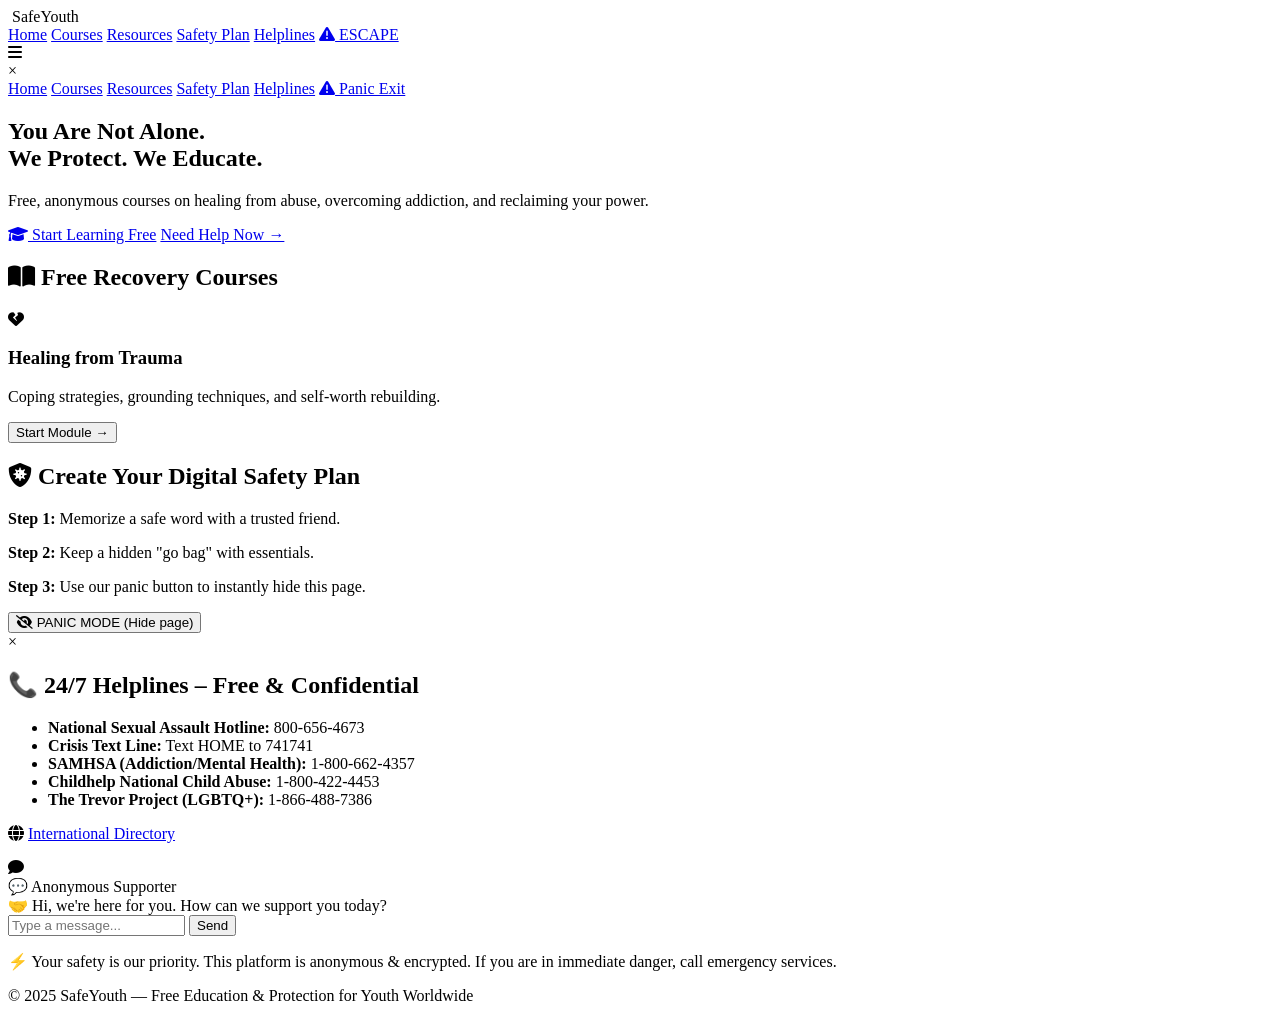
==== index.html @ 35667926 "Create index.html" ====
<!DOCTYPE html>
<html lang="en">
<head>
    <meta charset="UTF-8">
    <meta name="viewport" content="width=device-width, initial-scale=1.0, viewport-fit=cover">
    <title>SafeYouth | Home – Protection & Free Education</title>
    <meta name="description" content="Anonymous help, free courses, and resources for youth facing abuse, assault, or addiction. Your safe space online.">
    <meta name="theme-color" content="#0a0a1a">
    <!-- External CSS -->
    <link rel="stylesheet" href="css/style.css">
    <!-- Swiper CSS -->
    <link rel="stylesheet" href="https://cdn.jsdelivr.net/npm/swiper@11/swiper-bundle.min.css" />
    <!-- Font Awesome -->
    <link rel="stylesheet" href="https://cdnjs.cloudflare.com/ajax/libs/font-awesome/6.0.0-beta3/css/all.min.css">
    <!-- Google Fonts -->
    <link href="https://fonts.googleapis.com/css2?family=Plus+Jakarta+Sans:wght@300;400;500;600;700;800&display=swap" rel="stylesheet">
</head>
<body>

<!-- Fixed Navigation -->
<div class="navbar">
    <div class="nav-container">
        <div class="logo"><i class="fas fa-shield-heart"></i> SafeYouth</div>
        <div class="nav-links">
            <a href="index.html" class="active">Home</a>
            <a href="pages/courses.html">Courses</a>
            <a href="pages/resources.html">Resources</a>
            <a href="#safety">Safety Plan</a>
            <a href="#" id="openModalBtn">Helplines</a>
            <a href="#" class="panic-btn-nav" id="panicBtnHeader"><i class="fas fa-exclamation-triangle"></i> ESCAPE</a>
        </div>
        <div class="menu-toggle" id="menuToggle">
            <i class="fas fa-bars"></i>
        </div>
    </div>
</div>

<!-- Mobile Sidebar -->
<div class="mobile-sidebar" id="mobileSidebar">
    <div class="close-sidebar" id="closeSidebar">&times;</div>
    <a href="index.html">Home</a>
    <a href="pages/courses.html">Courses</a>
    <a href="pages/resources.html">Resources</a>
    <a href="#safety">Safety Plan</a>
    <a href="#" id="openModalBtnMobile">Helplines</a>
    <a href="#" id="panicBtnMobile"><i class="fas fa-exclamation-triangle"></i> Panic Exit</a>
</div>
<div class="overlay" id="overlay"></div>

<!-- Hero Section -->
<section class="hero" id="home">
    <div class="hero-content">
        <h1>You Are Not Alone.<br>We Protect. We Educate.</h1>
        <p>Free, anonymous courses on healing from abuse, overcoming addiction, and reclaiming your power.</p>
        <div class="btn-group">
            <a href="pages/courses.html" class="btn-primary"><i class="fas fa-graduation-cap"></i> Start Learning Free</a>
            <a href="#" id="emergencyBtn" class="btn-outline">Need Help Now →</a>
        </div>
    </div>
</section>

<!-- Courses Preview Section with Swiper -->
<section id="courses-preview">
    <div class="container">
        <h2 class="section-title"><i class="fas fa-book-open"></i> Free Recovery Courses</h2>
        <div class="swiper mySwiper">
            <div class="swiper-wrapper">
                <div class="swiper-slide">
                    <i class="fas fa-heart-broken course-icon"></i>
                    <h3>Healing from Trauma</h3>
                    <p>Coping strategies, grounding techniques, and self-worth rebuilding.</p>
                    <button class="course-btn" onclick="location.href='pages/courses.html#trauma'">Start Module →</button>
                </div>
                <div class="swiper-slide">
                    <i class="fas fa-shield-alt course-icon"></i>
                    <h3>Personal Safety & Boundaries</h3>
                    <p>Identify red flags, create safety plans, build assertiveness.</p>
                    <button class="course-btn" onclick="location.href='pages/courses.html#safety'">Start Module →</button>
                </div>
                <div class="swiper-slide">
                    <i class="fas fa-hand-holding-heart course-icon"></i>
                    <h3>Overcoming Addiction</h3>
                    <p>Understand triggers, resilience, and support groups.</p>
                    <button class="course-btn" onclick="location.href='pages/courses.html#addiction'">Start Module →</button>
                </div>
                <div class="swiper-slide">
                    <i class="fas fa-brain course-icon"></i>
                    <h3>Mindfulness & Self-Regulation</h3>
                    <p>Reduce anxiety and flashbacks with practical tools.</p>
                    <button class="course-btn" onclick="location.href='pages/courses.html#mindfulness'">Start Module →</button>
                </div>
            </div>
            <div class="swiper-pagination"></div>
        </div>
    </div>
</section>

<!-- Safety Plan Section (on homepage) -->
<section id="safety">
    <div class="container">
        <h2 class="section-title"><i class="fas fa-shield-virus"></i> Create Your Digital Safety Plan</h2>
        <div class="safety-card">
            <p><strong>Step 1:</strong> Memorize a safe word with a trusted friend.</p>
            <p><strong>Step 2:</strong> Keep a hidden "go bag" with essentials.</p>
            <p><strong>Step 3:</strong> Use our panic button to instantly hide this page.</p>
            <button id="panicSafetyBtn" class="panic-btn-large"><i class="fas fa-eye-slash"></i> PANIC MODE (Hide page)</button>
        </div>
    </div>
</section>

<!-- Modal for Helplines -->
<div id="helplineModal" class="modal">
    <div class="modal-content">
        <span class="close-modal" id="closeModalBtn">&times;</span>
        <h2>📞 24/7 Helplines – Free & Confidential</h2>
        <ul>
            <li><strong>National Sexual Assault Hotline:</strong> 800-656-4673</li>
            <li><strong>Crisis Text Line:</strong> Text HOME to 741741</li>
            <li><strong>SAMHSA (Addiction/Mental Health):</strong> 1-800-662-4357</li>
            <li><strong>Childhelp National Child Abuse:</strong> 1-800-422-4453</li>
            <li><strong>The Trevor Project (LGBTQ+):</strong> 1-866-488-7386</li>
        </ul>
        <p><i class="fas fa-globe"></i> <a href="https://www.childhelplineinternational.org" target="_blank">International Directory</a></p>
    </div>
</div>

<!-- Anonymous Chat Widget -->
<div class="chat-widget">
    <div class="chat-bubble" id="chatBubble">
        <i class="fas fa-comment"></i>
    </div>
    <div class="chat-window" id="chatWindow">
        <div class="chat-header">💬 Anonymous Supporter</div>
        <div class="chat-messages" id="chatMessages">
            <div class="bot-msg">🤝 Hi, we're here for you. How can we support you today?</div>
        </div>
        <div class="chat-input-area">
            <input type="text" id="chatInput" placeholder="Type a message...">
            <button id="sendChatBtn">Send</button>
        </div>
    </div>
</div>

<footer>
    <p>⚡ Your safety is our priority. This platform is anonymous & encrypted. If you are in immediate danger, call emergency services.</p>
    <p>© 2025 SafeYouth — Free Education & Protection for Youth Worldwide</p>
</footer>

<!-- Scripts -->
<script src="https://cdn.jsdelivr.net/npm/swiper@11/swiper-bundle.min.js"></script>
<script src="js/swiper-init.js"></script>
<script src="js/main.js"></script>
</body>
</html>
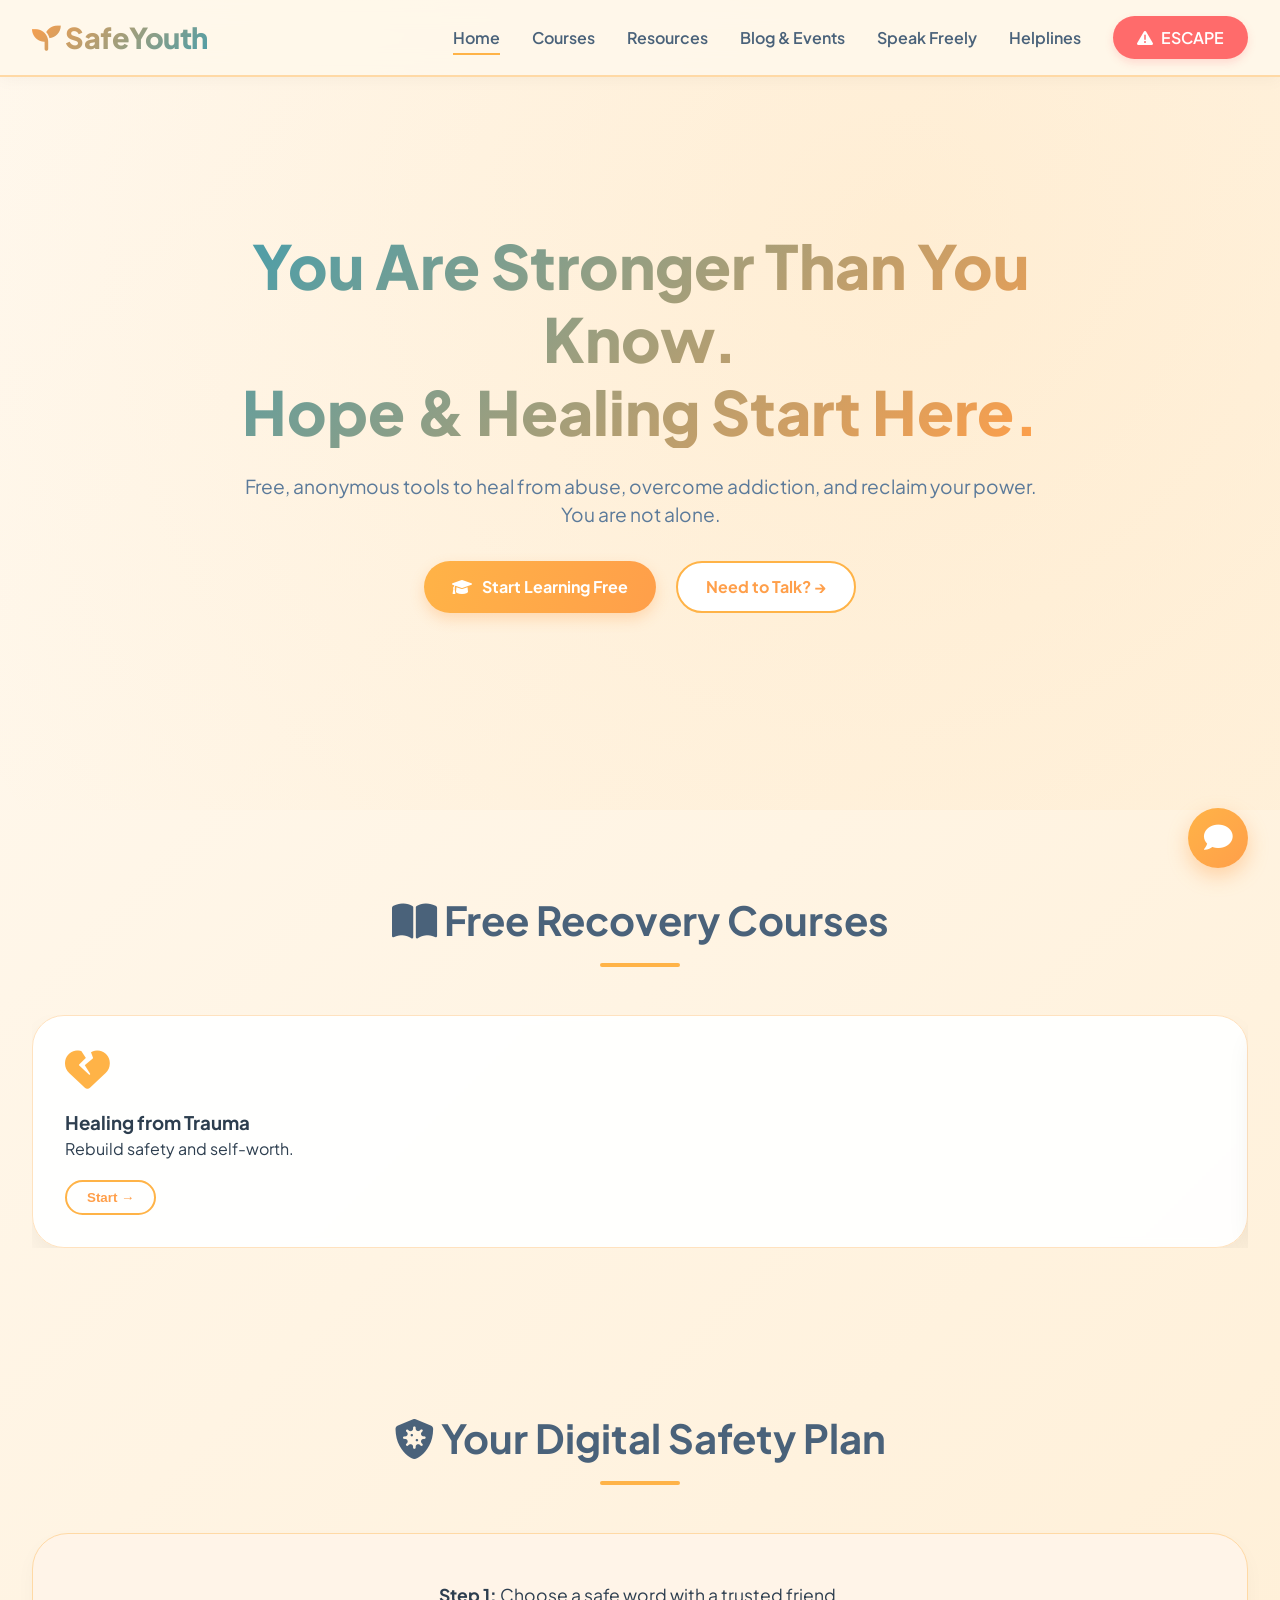
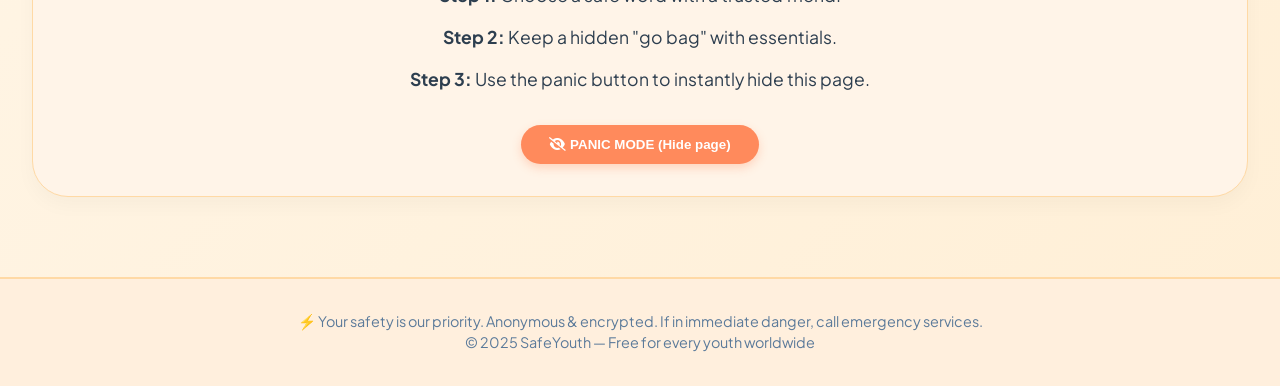
==== commit 3f796480: "Update index.html" ====
--- a/index.html
+++ b/index.html
@@ -3,152 +3,111 @@
 <head>
     <meta charset="UTF-8">
     <meta name="viewport" content="width=device-width, initial-scale=1.0, viewport-fit=cover">
-    <title>SafeYouth | Home – Protection & Free Education</title>
-    <meta name="description" content="Anonymous help, free courses, and resources for youth facing abuse, assault, or addiction. Your safe space online.">
-    <meta name="theme-color" content="#0a0a1a">
-    <!-- External CSS -->
+    <title>SafeYouth | Hope & Healing for Youth</title>
+    <meta name="description" content="Free, anonymous courses on trauma, addiction, and safety. Get help, learn, and heal.">
     <link rel="stylesheet" href="css/style.css">
-    <!-- Swiper CSS -->
     <link rel="stylesheet" href="https://cdn.jsdelivr.net/npm/swiper@11/swiper-bundle.min.css" />
-    <!-- Font Awesome -->
     <link rel="stylesheet" href="https://cdnjs.cloudflare.com/ajax/libs/font-awesome/6.0.0-beta3/css/all.min.css">
-    <!-- Google Fonts -->
     <link href="https://fonts.googleapis.com/css2?family=Plus+Jakarta+Sans:wght@300;400;500;600;700;800&display=swap" rel="stylesheet">
 </head>
 <body>
 
-<!-- Fixed Navigation -->
 <div class="navbar">
     <div class="nav-container">
-        <div class="logo"><i class="fas fa-shield-heart"></i> SafeYouth</div>
+        <div class="logo"><i class="fas fa-seedling"></i> SafeYouth</div>
         <div class="nav-links">
             <a href="index.html" class="active">Home</a>
             <a href="pages/courses.html">Courses</a>
             <a href="pages/resources.html">Resources</a>
-            <a href="#safety">Safety Plan</a>
+            <a href="pages/blog.html">Blog & Events</a>
+            <a href="pages/opinion.html">Speak Freely</a>
             <a href="#" id="openModalBtn">Helplines</a>
             <a href="#" class="panic-btn-nav" id="panicBtnHeader"><i class="fas fa-exclamation-triangle"></i> ESCAPE</a>
         </div>
-        <div class="menu-toggle" id="menuToggle">
-            <i class="fas fa-bars"></i>
-        </div>
+        <div class="menu-toggle" id="menuToggle"><i class="fas fa-bars"></i></div>
     </div>
 </div>
 
-<!-- Mobile Sidebar -->
 <div class="mobile-sidebar" id="mobileSidebar">
     <div class="close-sidebar" id="closeSidebar">&times;</div>
     <a href="index.html">Home</a>
     <a href="pages/courses.html">Courses</a>
     <a href="pages/resources.html">Resources</a>
-    <a href="#safety">Safety Plan</a>
+    <a href="pages/blog.html">Blog & Events</a>
+    <a href="pages/opinion.html">Speak Freely</a>
     <a href="#" id="openModalBtnMobile">Helplines</a>
-    <a href="#" id="panicBtnMobile"><i class="fas fa-exclamation-triangle"></i> Panic Exit</a>
+    <a href="#" id="panicBtnMobile">Panic Exit</a>
 </div>
 <div class="overlay" id="overlay"></div>
 
-<!-- Hero Section -->
-<section class="hero" id="home">
+<section class="hero">
     <div class="hero-content">
-        <h1>You Are Not Alone.<br>We Protect. We Educate.</h1>
-        <p>Free, anonymous courses on healing from abuse, overcoming addiction, and reclaiming your power.</p>
+        <h1>You Are Stronger Than You Know.<br>Hope & Healing Start Here.</h1>
+        <p>Free, anonymous tools to heal from abuse, overcome addiction, and reclaim your power. You are not alone.</p>
         <div class="btn-group">
             <a href="pages/courses.html" class="btn-primary"><i class="fas fa-graduation-cap"></i> Start Learning Free</a>
-            <a href="#" id="emergencyBtn" class="btn-outline">Need Help Now →</a>
+            <a href="pages/opinion.html" class="btn-outline">Need to Talk? →</a>
         </div>
     </div>
 </section>
 
-<!-- Courses Preview Section with Swiper -->
 <section id="courses-preview">
     <div class="container">
         <h2 class="section-title"><i class="fas fa-book-open"></i> Free Recovery Courses</h2>
         <div class="swiper mySwiper">
             <div class="swiper-wrapper">
-                <div class="swiper-slide">
-                    <i class="fas fa-heart-broken course-icon"></i>
-                    <h3>Healing from Trauma</h3>
-                    <p>Coping strategies, grounding techniques, and self-worth rebuilding.</p>
-                    <button class="course-btn" onclick="location.href='pages/courses.html#trauma'">Start Module →</button>
-                </div>
-                <div class="swiper-slide">
-                    <i class="fas fa-shield-alt course-icon"></i>
-                    <h3>Personal Safety & Boundaries</h3>
-                    <p>Identify red flags, create safety plans, build assertiveness.</p>
-                    <button class="course-btn" onclick="location.href='pages/courses.html#safety'">Start Module →</button>
-                </div>
-                <div class="swiper-slide">
-                    <i class="fas fa-hand-holding-heart course-icon"></i>
-                    <h3>Overcoming Addiction</h3>
-                    <p>Understand triggers, resilience, and support groups.</p>
-                    <button class="course-btn" onclick="location.href='pages/courses.html#addiction'">Start Module →</button>
-                </div>
-                <div class="swiper-slide">
-                    <i class="fas fa-brain course-icon"></i>
-                    <h3>Mindfulness & Self-Regulation</h3>
-                    <p>Reduce anxiety and flashbacks with practical tools.</p>
-                    <button class="course-btn" onclick="location.href='pages/courses.html#mindfulness'">Start Module →</button>
-                </div>
+                <div class="swiper-slide"><i class="fas fa-heart-broken course-icon"></i><h3>Healing from Trauma</h3><p>Rebuild safety and self-worth.</p><button class="course-btn" onclick="location.href='pages/courses.html#trauma'">Start →</button></div>
+                <div class="swiper-slide"><i class="fas fa-shield-alt course-icon"></i><h3>Personal Safety & Boundaries</h3><p>Recognize red flags, protect yourself.</p><button class="course-btn" onclick="location.href='pages/courses.html#safety'">Start →</button></div>
+                <div class="swiper-slide"><i class="fas fa-hand-holding-heart course-icon"></i><h3>Overcoming Addiction</h3><p>Break the cycle with support.</p><button class="course-btn" onclick="location.href='pages/courses.html#addiction'">Start →</button></div>
+                <div class="swiper-slide"><i class="fas fa-brain course-icon"></i><h3>Mindfulness & Self-Regulation</h3><p>Calm anxiety, find peace.</p><button class="course-btn" onclick="location.href='pages/courses.html#mindfulness'">Start →</button></div>
             </div>
             <div class="swiper-pagination"></div>
         </div>
     </div>
 </section>
 
-<!-- Safety Plan Section (on homepage) -->
 <section id="safety">
     <div class="container">
-        <h2 class="section-title"><i class="fas fa-shield-virus"></i> Create Your Digital Safety Plan</h2>
+        <h2 class="section-title"><i class="fas fa-shield-virus"></i> Your Digital Safety Plan</h2>
         <div class="safety-card">
-            <p><strong>Step 1:</strong> Memorize a safe word with a trusted friend.</p>
+            <p><strong>Step 1:</strong> Choose a safe word with a trusted friend.</p>
             <p><strong>Step 2:</strong> Keep a hidden "go bag" with essentials.</p>
-            <p><strong>Step 3:</strong> Use our panic button to instantly hide this page.</p>
+            <p><strong>Step 3:</strong> Use the panic button to instantly hide this page.</p>
             <button id="panicSafetyBtn" class="panic-btn-large"><i class="fas fa-eye-slash"></i> PANIC MODE (Hide page)</button>
         </div>
     </div>
 </section>
 
-<!-- Modal for Helplines -->
 <div id="helplineModal" class="modal">
     <div class="modal-content">
         <span class="close-modal" id="closeModalBtn">&times;</span>
-        <h2>📞 24/7 Helplines – Free & Confidential</h2>
+        <h2>📞 24/7 Free & Confidential Helplines</h2>
         <ul>
             <li><strong>National Sexual Assault Hotline:</strong> 800-656-4673</li>
             <li><strong>Crisis Text Line:</strong> Text HOME to 741741</li>
-            <li><strong>SAMHSA (Addiction/Mental Health):</strong> 1-800-662-4357</li>
-            <li><strong>Childhelp National Child Abuse:</strong> 1-800-422-4453</li>
+            <li><strong>SAMHSA (Addiction):</strong> 1-800-662-4357</li>
+            <li><strong>Childhelp (Abuse):</strong> 1-800-422-4453</li>
             <li><strong>The Trevor Project (LGBTQ+):</strong> 1-866-488-7386</li>
         </ul>
         <p><i class="fas fa-globe"></i> <a href="https://www.childhelplineinternational.org" target="_blank">International Directory</a></p>
     </div>
 </div>
 
-<!-- Anonymous Chat Widget -->
 <div class="chat-widget">
-    <div class="chat-bubble" id="chatBubble">
-        <i class="fas fa-comment"></i>
-    </div>
+    <div class="chat-bubble" id="chatBubble"><i class="fas fa-comment"></i></div>
     <div class="chat-window" id="chatWindow">
         <div class="chat-header">💬 Anonymous Supporter</div>
-        <div class="chat-messages" id="chatMessages">
-            <div class="bot-msg">🤝 Hi, we're here for you. How can we support you today?</div>
-        </div>
-        <div class="chat-input-area">
-            <input type="text" id="chatInput" placeholder="Type a message...">
-            <button id="sendChatBtn">Send</button>
-        </div>
+        <div class="chat-messages" id="chatMessages"><div class="bot-msg">🤝 Hi, we're here. How can we help?</div></div>
+        <div class="chat-input-area"><input type="text" id="chatInput" placeholder="Type a message..."><button id="sendChatBtn">Send</button></div>
     </div>
 </div>
 
 <footer>
-    <p>⚡ Your safety is our priority. This platform is anonymous & encrypted. If you are in immediate danger, call emergency services.</p>
-    <p>© 2025 SafeYouth — Free Education & Protection for Youth Worldwide</p>
+    <p>⚡ Your safety is our priority. Anonymous & encrypted. If in immediate danger, call emergency services.</p>
+    <p>© 2025 SafeYouth — Free for every youth worldwide</p>
 </footer>
 
-<!-- Scripts -->
 <script src="https://cdn.jsdelivr.net/npm/swiper@11/swiper-bundle.min.js"></script>
-<script src="js/swiper-init.js"></script>
 <script src="js/main.js"></script>
 </body>
 </html>
--- a/css/style.css
+++ b/css/style.css
@@ -0,0 +1,521 @@
+/* RESET & BASE - Bright & Hopeful Theme */
+* {
+    margin: 0;
+    padding: 0;
+    box-sizing: border-box;
+}
+
+body {
+    font-family: 'Plus Jakarta Sans', sans-serif;
+    background: linear-gradient(135deg, #FFF9F0 0%, #FFEFD6 100%);
+    color: #2D3E4F;
+    line-height: 1.5;
+    overflow-x: hidden;
+}
+
+html {
+    scroll-behavior: smooth;
+}
+
+/* Custom scrollbar - soft */
+::-webkit-scrollbar {
+    width: 8px;
+}
+::-webkit-scrollbar-track {
+    background: #FFE0B5;
+    border-radius: 10px;
+}
+::-webkit-scrollbar-thumb {
+    background: #FFB347;
+    border-radius: 10px;
+}
+
+/* Navbar - light glassmorphism */
+.navbar {
+    position: fixed;
+    top: 0;
+    left: 0;
+    width: 100%;
+    z-index: 1000;
+    background: rgba(255, 248, 235, 0.92);
+    backdrop-filter: blur(12px);
+    border-bottom: 2px solid #FFD9A5;
+    box-shadow: 0 4px 15px rgba(0,0,0,0.03);
+}
+
+.nav-container {
+    max-width: 1400px;
+    margin: 0 auto;
+    padding: 1rem 2rem;
+    display: flex;
+    justify-content: space-between;
+    align-items: center;
+}
+
+.logo {
+    font-size: 1.8rem;
+    font-weight: 800;
+    background: linear-gradient(135deg, #FF9F4A, #4A9EAA);
+    -webkit-background-clip: text;
+    background-clip: text;
+    color: transparent;
+    letter-spacing: -0.5px;
+}
+
+.nav-links {
+    display: flex;
+    gap: 2rem;
+    align-items: center;
+}
+
+.nav-links a {
+    color: #4A627A;
+    text-decoration: none;
+    font-weight: 600;
+    transition: 0.2s;
+    position: relative;
+}
+
+.nav-links a::after {
+    content: '';
+    position: absolute;
+    bottom: -5px;
+    left: 0;
+    width: 0%;
+    height: 2px;
+    background: #FFB347;
+    transition: 0.3s;
+}
+
+.nav-links a:hover::after,
+.nav-links a.active::after {
+    width: 100%;
+}
+
+.panic-btn-nav {
+    background: #FF6B6B;
+    padding: 0.6rem 1.5rem;
+    border-radius: 40px;
+    color: white !important;
+    display: flex;
+    align-items: center;
+    gap: 8px;
+    box-shadow: 0 4px 8px rgba(255,107,107,0.2);
+}
+
+.panic-btn-nav:hover {
+    background: #E05252;
+    transform: scale(1.02);
+}
+
+/* Mobile menu */
+.menu-toggle {
+    display: none;
+    font-size: 1.8rem;
+    cursor: pointer;
+    color: #FF9F4A;
+}
+
+.mobile-sidebar {
+    position: fixed;
+    top: 0;
+    right: -100%;
+    width: 280px;
+    height: 100vh;
+    background: #FFF7ED;
+    backdrop-filter: blur(20px);
+    z-index: 2000;
+    transition: 0.4s cubic-bezier(0.68, -0.55, 0.265, 1.55);
+    padding: 2rem 1.5rem;
+    border-left: 1px solid #FFD9A5;
+    box-shadow: -5px 0 20px rgba(0,0,0,0.05);
+}
+
+.mobile-sidebar.active {
+    right: 0;
+}
+
+.mobile-sidebar a {
+    display: block;
+    color: #4A627A;
+    text-decoration: none;
+    padding: 1rem 0;
+    border-bottom: 1px solid #FFE0B5;
+    font-weight: 500;
+}
+
+.mobile-sidebar a:hover {
+    color: #FF9F4A;
+    padding-left: 10px;
+}
+
+.close-sidebar {
+    position: absolute;
+    top: 20px;
+    right: 20px;
+    font-size: 1.8rem;
+    cursor: pointer;
+    color: #FF9F4A;
+}
+
+.overlay {
+    position: fixed;
+    top: 0;
+    left: 0;
+    width: 100%;
+    height: 100%;
+    background: rgba(255, 245, 235, 0.7);
+    backdrop-filter: blur(4px);
+    z-index: 1999;
+    display: none;
+}
+
+/* Hero Section - Hopeful */
+.hero {
+    min-height: 90vh;
+    display: flex;
+    align-items: center;
+    justify-content: center;
+    text-align: center;
+    padding: 6rem 2rem 4rem;
+    background: radial-gradient(circle at 70% 30%, rgba(255, 179, 71, 0.12), transparent);
+}
+
+.hero-content {
+    max-width: 800px;
+}
+
+.hero h1 {
+    font-size: 3.8rem;
+    font-weight: 800;
+    background: linear-gradient(135deg, #4A9EAA, #FF9F4A);
+    -webkit-background-clip: text;
+    background-clip: text;
+    color: transparent;
+    margin-bottom: 1.5rem;
+    line-height: 1.2;
+}
+
+.hero p {
+    font-size: 1.2rem;
+    color: #5B7A9A;
+    margin-bottom: 2rem;
+}
+
+.btn-group {
+    display: flex;
+    gap: 1.2rem;
+    justify-content: center;
+    flex-wrap: wrap;
+}
+
+.btn-primary, .btn-outline {
+    padding: 12px 28px;
+    border-radius: 60px;
+    text-decoration: none;
+    font-weight: 700;
+    display: inline-flex;
+    align-items: center;
+    gap: 10px;
+    transition: 0.2s;
+}
+
+.btn-primary {
+    background: linear-gradient(105deg, #FFB347, #FF9F4A);
+    color: white;
+    box-shadow: 0 6px 14px rgba(255, 159, 74, 0.3);
+}
+
+.btn-primary:hover {
+    transform: translateY(-3px);
+    box-shadow: 0 10px 20px rgba(255, 159, 74, 0.4);
+}
+
+.btn-outline {
+    border: 2px solid #FFB347;
+    background: white;
+    color: #FF9F4A;
+}
+
+.btn-outline:hover {
+    background: #FFF3E6;
+    transform: translateY(-2px);
+}
+
+/* Container */
+.container {
+    max-width: 1280px;
+    margin: 0 auto;
+    padding: 0 2rem;
+}
+
+section {
+    padding: 5rem 0;
+}
+
+.section-title {
+    font-size: 2.5rem;
+    text-align: center;
+    margin-bottom: 3rem;
+    color: #4A627A;
+    position: relative;
+}
+
+.section-title:after {
+    content: '';
+    display: block;
+    width: 80px;
+    height: 4px;
+    background: #FFB347;
+    margin: 0.8rem auto 0;
+    border-radius: 4px;
+}
+
+/* Swiper cards - bright pastel */
+.swiper {
+    width: 100%;
+    padding: 2rem 0;
+}
+
+.swiper-slide {
+    background: #FFFFFFEE;
+    backdrop-filter: blur(4px);
+    border-radius: 32px;
+    padding: 2rem;
+    border: 1px solid #FFE2BF;
+    box-shadow: 0 12px 24px rgba(0,0,0,0.05);
+    transition: 0.3s ease;
+}
+
+.swiper-slide:hover {
+    transform: translateY(-8px);
+    border-color: #FFB347;
+    box-shadow: 0 20px 30px rgba(255, 159, 74, 0.15);
+}
+
+.course-icon {
+    font-size: 2.8rem;
+    margin-bottom: 1rem;
+    color: #FFB347;
+}
+
+.course-btn {
+    background: none;
+    border: 2px solid #FFB347;
+    padding: 8px 20px;
+    border-radius: 40px;
+    color: #FF9F4A;
+    font-weight: 600;
+    cursor: pointer;
+    margin-top: 1.2rem;
+    transition: 0.2s;
+}
+
+.course-btn:hover {
+    background: #FFB347;
+    color: white;
+}
+
+/* Safety card - warm highlight */
+.safety-card {
+    background: #FFF4E8;
+    border-radius: 36px;
+    padding: 2rem;
+    border: 1px solid #FFD9A5;
+    text-align: center;
+    box-shadow: 0 8px 20px rgba(0,0,0,0.03);
+}
+
+.safety-card p {
+    margin: 1rem 0;
+    font-size: 1.1rem;
+}
+
+.panic-btn-large {
+    background: #FF8A5C;
+    border: none;
+    padding: 12px 28px;
+    border-radius: 60px;
+    color: white;
+    font-weight: bold;
+    cursor: pointer;
+    margin-top: 1rem;
+    box-shadow: 0 4px 10px rgba(255, 138, 92, 0.3);
+}
+
+/* Modal - light and airy */
+.modal {
+    display: none;
+    position: fixed;
+    top: 0;
+    left: 0;
+    width: 100%;
+    height: 100%;
+    background: rgba(255, 245, 235, 0.95);
+    backdrop-filter: blur(8px);
+    z-index: 3000;
+    align-items: center;
+    justify-content: center;
+}
+
+.modal-content {
+    background: white;
+    border-radius: 40px;
+    max-width: 500px;
+    width: 90%;
+    padding: 2rem;
+    border: 2px solid #FFD9A5;
+    position: relative;
+    box-shadow: 0 25px 40px rgba(0,0,0,0.1);
+}
+
+.close-modal {
+    position: absolute;
+    right: 20px;
+    top: 15px;
+    font-size: 1.8rem;
+    cursor: pointer;
+    color: #FF9F4A;
+}
+
+.modal-content ul {
+    margin: 1.5rem 0;
+    list-style: none;
+}
+
+.modal-content li {
+    margin: 0.8rem 0;
+    padding: 0.5rem;
+    background: #FFF7F0;
+    border-radius: 24px;
+}
+
+/* Chat widget - friendly */
+.chat-widget {
+    position: fixed;
+    bottom: 2rem;
+    right: 2rem;
+    z-index: 1500;
+}
+
+.chat-bubble {
+    background: linear-gradient(135deg, #FFB347, #FF9F4A);
+    width: 60px;
+    height: 60px;
+    border-radius: 50%;
+    display: flex;
+    align-items: center;
+    justify-content: center;
+    cursor: pointer;
+    box-shadow: 0 8px 20px rgba(255, 159, 74, 0.4);
+}
+
+.chat-bubble i {
+    font-size: 1.8rem;
+    color: white;
+}
+
+.chat-window {
+    position: absolute;
+    bottom: 80px;
+    right: 0;
+    width: 320px;
+    background: #FFFFFF;
+    border-radius: 32px;
+    display: none;
+    flex-direction: column;
+    border: 1px solid #FFE0B5;
+    overflow: hidden;
+    box-shadow: 0 15px 25px rgba(0,0,0,0.1);
+}
+
+.chat-header {
+    background: #FFB347;
+    padding: 1rem;
+    font-weight: bold;
+    color: white;
+}
+
+.chat-messages {
+    height: 300px;
+    overflow-y: auto;
+    padding: 1rem;
+    background: #FFFDF9;
+}
+
+.chat-messages div {
+    margin-bottom: 10px;
+    padding: 10px;
+    border-radius: 20px;
+    max-width: 85%;
+}
+
+.bot-msg {
+    background: #FFF0E0;
+    color: #4A627A;
+    border-radius: 20px 20px 20px 4px;
+}
+
+.user-msg {
+    background: #FFB347;
+    color: white;
+    margin-left: auto;
+    border-radius: 20px 20px 4px 20px;
+}
+
+.chat-input-area {
+    display: flex;
+    padding: 0.6rem;
+    background: #FFF3E6;
+    border-top: 1px solid #FFE0B5;
+}
+
+.chat-input-area input {
+    flex: 1;
+    background: white;
+    border: none;
+    padding: 0.8rem;
+    border-radius: 40px;
+    outline: none;
+    font-family: inherit;
+}
+
+.chat-input-area button {
+    background: #FFB347;
+    border: none;
+    padding: 0 1.2rem;
+    border-radius: 40px;
+    margin-left: 8px;
+    cursor: pointer;
+    color: white;
+    font-weight: bold;
+}
+
+/* Footer */
+footer {
+    background: #FFEFDD;
+    padding: 2rem;
+    text-align: center;
+    border-top: 2px solid #FFD9A5;
+    color: #5B7A9A;
+    font-size: 0.9rem;
+}
+
+/* Responsive */
+@media (max-width: 768px) {
+    .nav-links {
+        display: none;
+    }
+    .menu-toggle {
+        display: block;
+    }
+    .hero h1 {
+        font-size: 2.5rem;
+    }
+    .container {
+        padding: 0 1.2rem;
+    }
+    .section-title {
+        font-size: 2rem;
+    }
+}
